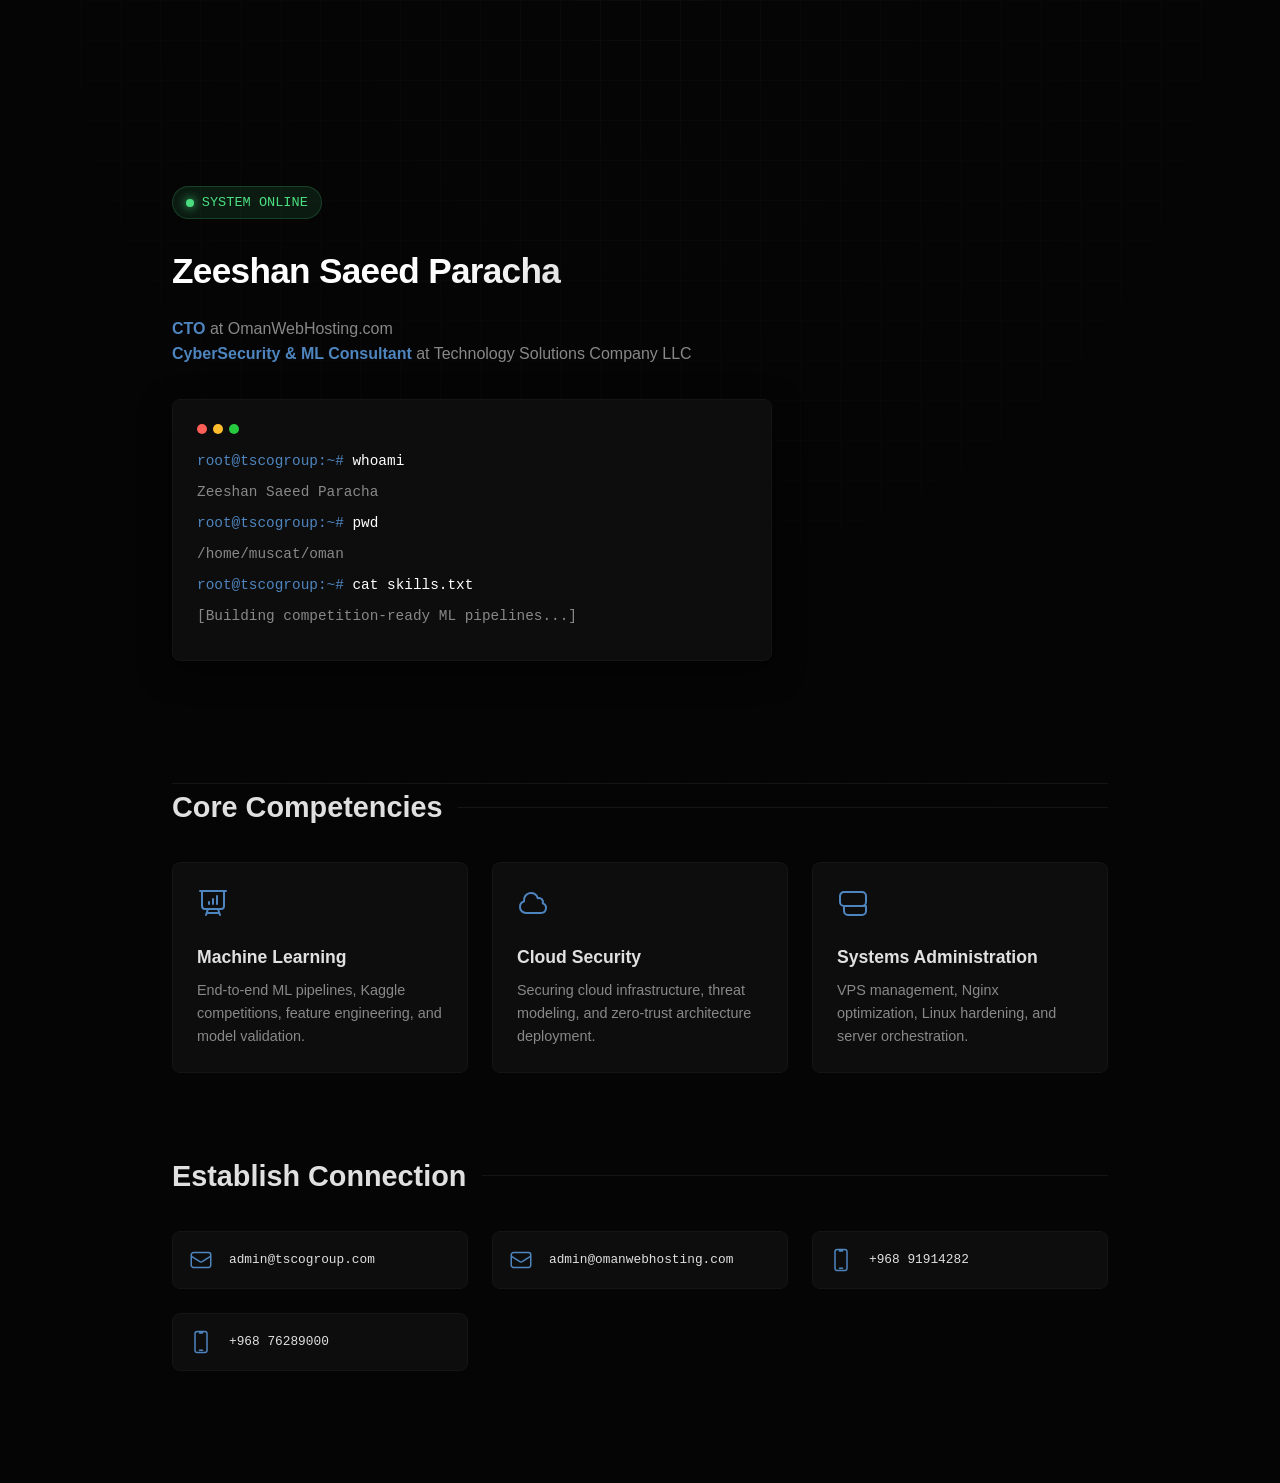
==== index.html @ 6fea0138 "style: adjusted contact grid width to fix email wrapping" ====
<!DOCTYPE html>
<html lang="en">
<head>
    <meta charset="UTF-8">
    <meta name="viewport" content="width=device-width, initial-scale=1.0">
    <title>Zeeshan Saeed Paracha | CTO & ML Consultant</title>
    <style>
        :root {
            --bg: #050505;
            --surface: #0d0d0d;
            --text: #e0e0e0;
            --text-muted: #888;
            --accent: #4E85BF;
            --accent-glow: rgba(78, 133, 191, 0.4);
            --grid: #151515;
        }
        * { margin: 0; padding: 0; box-sizing: border-box; }
        body {
            background-color: var(--bg);
            color: var(--text);
            font-family: 'Inter', -apple-system, sans-serif;
            line-height: 1.6;
            overflow-x: hidden;
        }
        .grid-bg {
            position: fixed;
            top: 0; left: 0; width: 100vw; height: 100vh;
            background-image: linear-gradient(var(--grid) 1px, transparent 1px),
                              linear-gradient(90deg, var(--grid) 1px, transparent 1px);
            background-size: 40px 40px;
            z-index: -1;
            opacity: 0.4;
            mask-image: radial-gradient(circle at top, black, transparent 80%);
            -webkit-mask-image: radial-gradient(circle at top, black, transparent 80%);
        }
        .container {
            max-width: 1000px;
            margin: 0 auto;
            padding: 4rem 2rem;
        }
        .hero {
            min-height: 80vh;
            display: flex;
            flex-direction: column;
            justify-content: center;
            border-bottom: 1px solid var(--grid);
            position: relative;
        }
        .status-badge {
            display: inline-flex;
            align-items: center;
            gap: 0.5rem;
            font-family: monospace;
            font-size: 0.85rem;
            color: #4ade80;
            background: rgba(74, 222, 128, 0.1);
            padding: 0.3rem 0.8rem;
            border-radius: 20px;
            border: 1px solid rgba(74, 222, 128, 0.2);
            margin-bottom: 1.5rem;
            width: fit-content;
        }
        .status-dot {
            width: 8px; height: 8px;
            background: #4ade80;
            border-radius: 50%;
            box-shadow: 0 0 10px #4ade80;
            animation: pulse 2s infinite;
        }
        
        /* REDUCED FONT SIZE HERE */
        h1 {
            font-size: 2.2rem; 
            font-weight: 800;
            letter-spacing: -0.02em;
            margin-bottom: 1rem;
            background: linear-gradient(135deg, #fff 30%, #666 100%);
            -webkit-background-clip: text;
            -webkit-text-fill-color: transparent;
        }
        
        .titles {
            font-size: 1rem;
            color: var(--text-muted);
            max-width: 700px;
            margin-bottom: 2rem;
        }
        .titles span { color: var(--accent); font-weight: 600; }

        /* Terminal Box */
        .terminal {
            background: var(--surface);
            border: 1px solid var(--grid);
            border-radius: 8px;
            padding: 1.5rem;
            font-family: monospace;
            font-size: 0.9rem;
            max-width: 600px;
            box-shadow: 0 10px 30px rgba(0,0,0,0.5);
        }
        .terminal-header {
            display: flex;
            gap: 6px;
            margin-bottom: 1rem;
        }
        .terminal-header div { width: 10px; height: 10px; border-radius: 50%; background: #333; }
        .term-line { margin-bottom: 0.5rem; color: #ccc; }
        .term-prompt { color: var(--accent); }
        .term-cmd { color: #fff; }

        /* Skills Section */
        .section-title {
            font-size: 1.8rem;
            margin-bottom: 2rem;
            display: flex;
            align-items: center;
            gap: 1rem;
        }
        .section-title::after {
            content: "";
            height: 1px;
            flex: 1;
            background: var(--grid);
        }
        .skills-grid {
            display: grid;
            grid-template-columns: repeat(auto-fit, minmax(250px, 1fr));
            gap: 1.5rem;
            margin-bottom: 5rem;
        }
        .skill-card {
            background: var(--surface);
            border: 1px solid var(--grid);
            padding: 1.5rem;
            border-radius: 8px;
            transition: all 0.3s ease;
        }
        .skill-card:hover {
            border-color: var(--accent);
            transform: translateY(-5px);
            box-shadow: 0 10px 20px var(--accent-glow);
        }
        .skill-card svg {
            width: 32px; height: 32px;
            stroke: var(--accent);
            margin-bottom: 1rem;
        }
        .skill-card h3 { font-size: 1.1rem; margin-bottom: 0.5rem; }
        .skill-card p { font-size: 0.9rem; color: var(--text-muted); }

        /* Contact Section */
        .contact-grid {
            display: grid;
            grid-template-columns: repeat(auto-fit, minmax(240px, 1fr));
            gap: 1.5rem;
            margin-bottom: 3rem;
        }
        .contact-item {
            display: flex;
            align-items: center;
            gap: 1rem;
            padding: 1rem;
            background: var(--surface);
            border: 1px solid var(--grid);
            border-radius: 8px;
            text-decoration: none;
            color: var(--text);
            transition: all 0.3s ease;
        }
        .contact-item:hover {
            border-color: var(--accent);
            background: rgba(78, 133, 191, 0.05);
        }
        .contact-item svg { width: 24px; height: 24px; stroke: var(--accent); }
        .contact-item span { font-size: 0.8rem; font-family: monospace; word-break: break-all; }

        @keyframes pulse {
            0% { opacity: 1; }
            50% { opacity: 0.5; }
            100% { opacity: 1; }
        }
    </style>
</head>
<body>
    <div class="grid-bg"></div>

    <div class="container">
        <section class="hero">
            <div class="status-badge">
                <div class="status-dot"></div>
                SYSTEM ONLINE
            </div>
            <h1>Zeeshan Saeed Paracha</h1>
            <p class="titles">
                <span>CTO</span> at OmanWebHosting.com <br>
                <span>CyberSecurity & ML Consultant</span> at Technology Solutions Company LLC
            </p>

            <div class="terminal">
                <div class="terminal-header">
                    <div style="background:#ff5f56;"></div>
                    <div style="background:#ffbd2e;"></div>
                    <div style="background:#27c93f;"></div>
                </div>
                <div class="term-line"><span class="term-prompt">root@tscogroup:~#</span> <span class="term-cmd">whoami</span></div>
                <div class="term-line" style="color: #888;">Zeeshan Saeed Paracha</div>
                <div class="term-line"><span class="term-prompt">root@tscogroup:~#</span> <span class="term-cmd">pwd</span></div>
                <div class="term-line" style="color: #888;">/home/muscat/oman</div>
                <div class="term-line"><span class="term-prompt">root@tscogroup:~#</span> <span class="term-cmd">cat skills.txt</span></div>
                <div class="term-line" style="color: #888;">[Building competition-ready ML pipelines...]</div>
            </div>
        </section>

        <section>
            <h2 class="section-title">Core Competencies</h2>
            <div class="skills-grid">
                <div class="skill-card">
                    <svg fill="none" viewBox="0 0 24 24" stroke-width="1.5"><path stroke-linecap="round" stroke-linejoin="round" d="M3.75 3v11.25A2.25 2.25 0 006 16.5h2.25M3.75 3h-1.5m1.5 0h16.5m0 0h1.5m-1.5 0v11.25A2.25 2.25 0 0118 16.5h-2.25m-7.5 0h7.5m-7.5 0l-1 3m8.5-3l1 3m0 0l.5 1.5m-.5-1.5h-9.5m0 0l-.5 1.5M9 11.25v1.5M12 9v3.75m3-6v6" /></svg>
                    <h3>Machine Learning</h3>
                    <p>End-to-end ML pipelines, Kaggle competitions, feature engineering, and model validation.</p>
                </div>
                <div class="skill-card">
                    <svg fill="none" viewBox="0 0 24 24" stroke-width="1.5"><path stroke-linecap="round" stroke-linejoin="round" d="M2.25 15a4.5 4.5 0 004.5 4.5H18a3.75 3.75 0 001.332-7.257 3 3 0 00-3.758-3.848 5.25 5.25 0 00-10.233 2.33A4.502 4.502 0 002.25 15z" /></svg>
                    <h3>Cloud Security</h3>
                    <p>Securing cloud infrastructure, threat modeling, and zero-trust architecture deployment.</p>
                </div>
                <div class="skill-card">
                    <svg fill="none" viewBox="0 0 24 24" stroke-width="1.5"><path stroke-linecap="round" stroke-linejoin="round" d="M5.25 14.25h13.5m-13.5 0a3 3 0 01-3-3V6.75a3 3 0 013-3h13.5a3 3 0 013 3v4.5a3 3 0 01-3 3m-13.5 0v3.75a3 3 0 003 3h10.5a3 3 0 003-3v-3.75m-13.5 0h13.5m-13.5 0h13.5" /></svg>
                    <h3>Systems Administration</h3>
                    <p>VPS management, Nginx optimization, Linux hardening, and server orchestration.</p>
                </div>
            </div>
        </section>

        <section>
            <h2 class="section-title">Establish Connection</h2>
            <div class="contact-grid">
                <a href="mailto:admin@tscogroup.com" class="contact-item">
                    <svg fill="none" viewBox="0 0 24 24" stroke-width="1.5"><path stroke-linecap="round" stroke-linejoin="round" d="M21.75 6.75v10.5a2.25 2.25 0 01-2.25 2.25h-15a2.25 2.25 0 01-2.25-2.25V6.75m19.5 0A2.25 2.25 0 0019.5 4.5h-15a2.25 2.25 0 00-2.25 2.25m19.5 0v.243a2.25 2.25 0 01-1.07 1.916l-7.5 4.615a2.25 2.25 0 01-2.36 0L3.32 8.91a2.25 2.25 0 01-1.07-1.916V6.75" /></svg>
                    <span>admin@tscogroup.com</span>
                </a>
                <a href="mailto:admin@omanwebhosting.com" class="contact-item">
                    <svg fill="none" viewBox="0 0 24 24" stroke-width="1.5"><path stroke-linecap="round" stroke-linejoin="round" d="M21.75 6.75v10.5a2.25 2.25 0 01-2.25 2.25h-15a2.25 2.25 0 01-2.25-2.25V6.75m19.5 0A2.25 2.25 0 0019.5 4.5h-15a2.25 2.25 0 00-2.25 2.25m19.5 0v.243a2.25 2.25 0 01-1.07 1.916l-7.5 4.615a2.25 2.25 0 01-2.36 0L3.32 8.91a2.25 2.25 0 01-1.07-1.916V6.75" /></svg>
                    <span>admin@omanwebhosting.com</span>
                </a>
                <a href="https://wa.me/96891914282" target="_blank" class="contact-item">
                    <svg fill="none" viewBox="0 0 24 24" stroke-width="1.5"><path stroke-linecap="round" stroke-linejoin="round" d="M10.5 1.5H8.25A2.25 2.25 0 006 3.75v16.5a2.25 2.25 0 002.25 2.25h7.5A2.25 2.25 0 0018 20.25V3.75a2.25 2.25 0 00-2.25-2.25H13.5m-3 0V3h3V1.5m-3 0h3m-3 18.75h3" /></svg>
                    <span>+968 91914282</span>
                </a>
                <a href="https://wa.me/96876289000" target="_blank" class="contact-item">
                    <svg fill="none" viewBox="0 0 24 24" stroke-width="1.5"><path stroke-linecap="round" stroke-linejoin="round" d="M10.5 1.5H8.25A2.25 2.25 0 006 3.75v16.5a2.25 2.25 0 002.25 2.25h7.5A2.25 2.25 0 0018 20.25V3.75a2.25 2.25 0 00-2.25-2.25H13.5m-3 0V3h3V1.5m-3 0h3m-3 18.75h3" /></svg>
                    <span>+968 76289000</span>
                </a>
            </div>
        </section>
    </div>
</body>
</html>
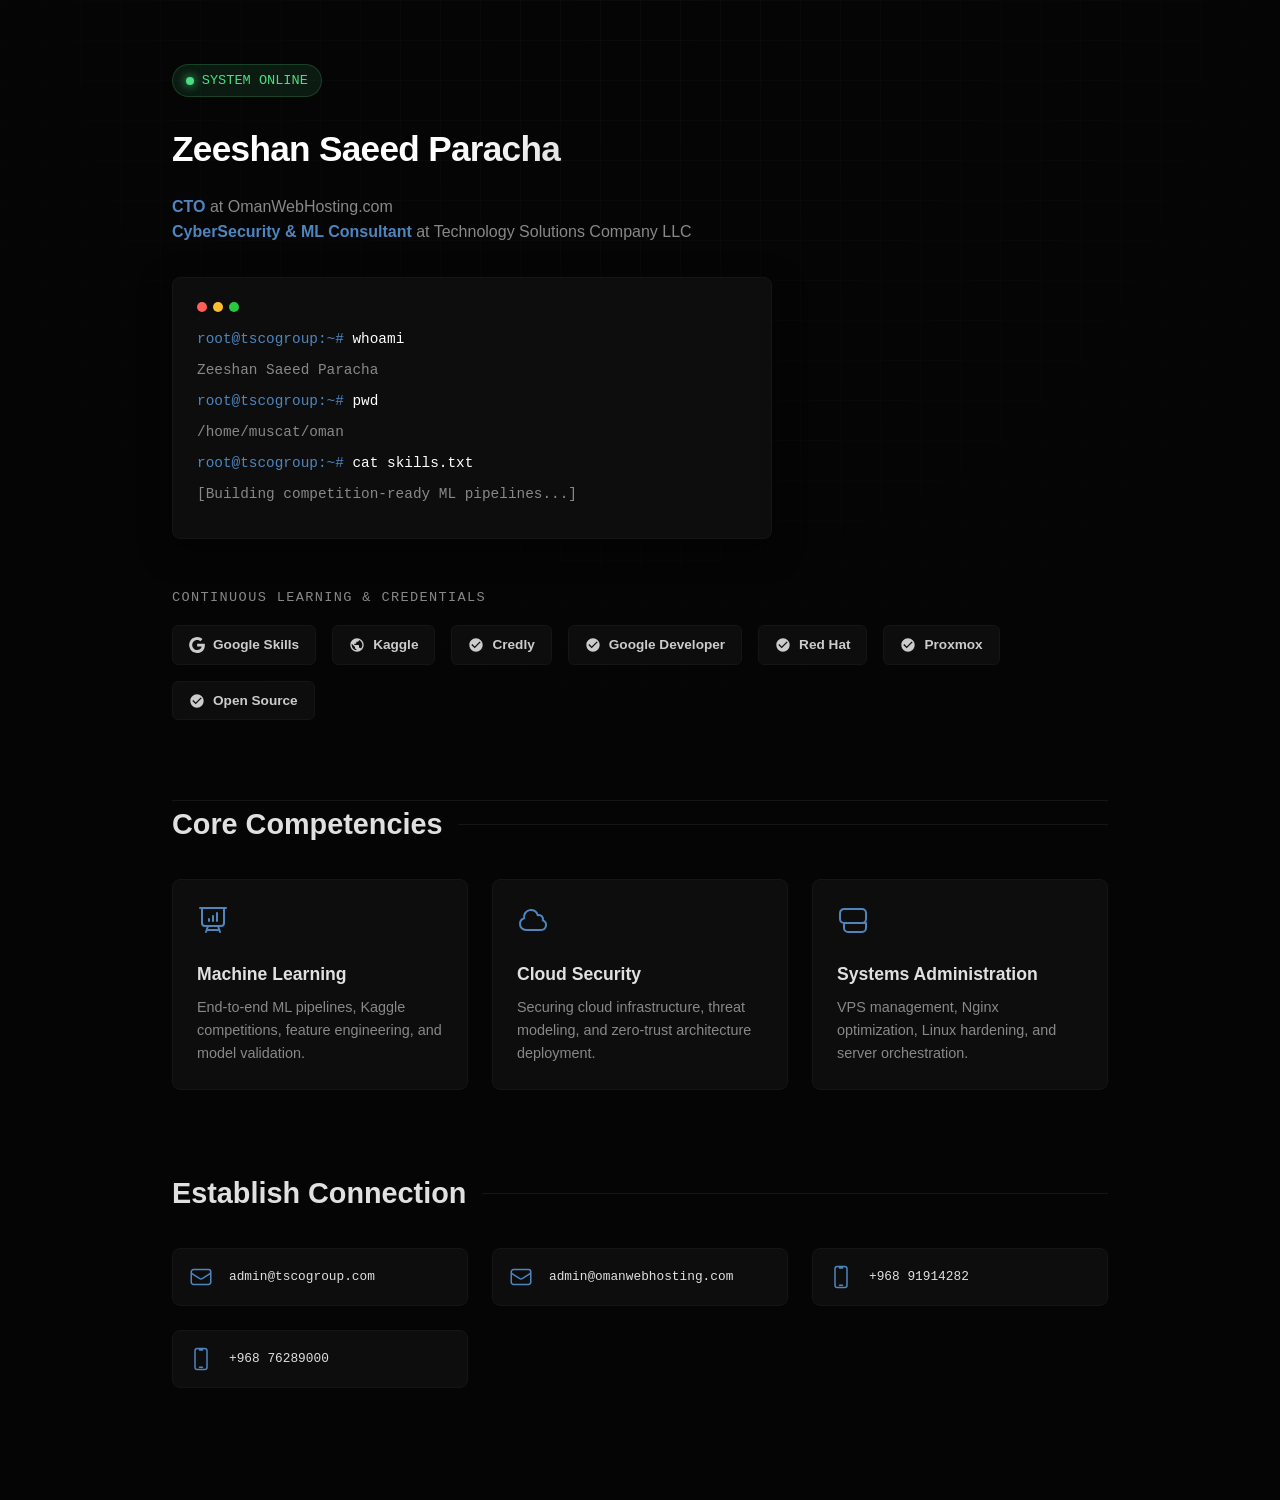
==== commit 73b4c694: "feat: added Continuous Learning & Credentials logo badges" ====
--- a/index.html
+++ b/index.html
@@ -38,6 +38,8 @@
             margin: 0 auto;
             padding: 4rem 2rem;
         }
+        
+        /* Hero Section */
         .hero {
             min-height: 80vh;
             display: flex;
@@ -67,8 +69,6 @@
             box-shadow: 0 0 10px #4ade80;
             animation: pulse 2s infinite;
         }
-        
-        /* REDUCED FONT SIZE HERE */
         h1 {
             font-size: 2.2rem; 
             font-weight: 800;
@@ -78,7 +78,6 @@
             -webkit-background-clip: text;
             -webkit-text-fill-color: transparent;
         }
-        
         .titles {
             font-size: 1rem;
             color: var(--text-muted);
@@ -97,6 +96,7 @@
             font-size: 0.9rem;
             max-width: 600px;
             box-shadow: 0 10px 30px rgba(0,0,0,0.5);
+            margin-bottom: 3rem;
         }
         .terminal-header {
             display: flex;
@@ -107,6 +107,47 @@
         .term-line { margin-bottom: 0.5rem; color: #ccc; }
         .term-prompt { color: var(--accent); }
         .term-cmd { color: #fff; }
+
+        /* Learning Logos Section */
+        .learning-section {
+            margin-bottom: 5rem;
+        }
+        .learning-label {
+            font-family: monospace;
+            font-size: 0.85rem;
+            color: var(--text-muted);
+            text-transform: uppercase;
+            letter-spacing: 0.1em;
+            margin-bottom: 1rem;
+        }
+        .logo-grid {
+            display: flex;
+            flex-wrap: wrap;
+            gap: 1rem;
+        }
+        .logo-badge {
+            display: flex;
+            align-items: center;
+            gap: 0.5rem;
+            background: var(--surface);
+            border: 1px solid var(--grid);
+            padding: 0.5rem 1rem;
+            border-radius: 6px;
+            font-size: 0.85rem;
+            font-weight: 600;
+            color: #ccc;
+            transition: all 0.3s ease;
+        }
+        .logo-badge:hover {
+            border-color: var(--accent);
+            color: #fff;
+            box-shadow: 0 0 15px var(--accent-glow);
+            transform: translateY(-2px);
+        }
+        .logo-badge svg {
+            width: 16px; height: 16px;
+            fill: currentColor;
+        }
 
         /* Skills Section */
         .section-title {
@@ -171,7 +212,7 @@
             border-color: var(--accent);
             background: rgba(78, 133, 191, 0.05);
         }
-        .contact-item svg { width: 24px; height: 24px; stroke: var(--accent); }
+        .contact-item svg { width: 24px; height: 24px; stroke: var(--accent); flex-shrink: 0; }
         .contact-item span { font-size: 0.8rem; font-family: monospace; word-break: break-all; }
 
         @keyframes pulse {
@@ -185,6 +226,7 @@
     <div class="grid-bg"></div>
 
     <div class="container">
+        <!-- HERO SECTION -->
         <section class="hero">
             <div class="status-badge">
                 <div class="status-dot"></div>
@@ -209,8 +251,44 @@
                 <div class="term-line"><span class="term-prompt">root@tscogroup:~#</span> <span class="term-cmd">cat skills.txt</span></div>
                 <div class="term-line" style="color: #888;">[Building competition-ready ML pipelines...]</div>
             </div>
+
+            <!-- NEW LEARNING LOGOS SECTION -->
+            <div class="learning-section">
+                <div class="learning-label">Continuous Learning & Credentials</div>
+                <div class="logo-grid">
+                    <div class="logo-badge">
+                        <svg viewBox="0 0 24 24"><path d="M12.24 10.285V14.4h6.806c-.275 1.765-2.056 5.174-6.806 5.174-4.095 0-7.439-3.389-7.439-7.574s3.345-7.574 7.439-7.574c2.33 0 3.891.989 4.785 1.849l3.254-3.138C18.189 1.186 15.479 0 12.24 0c-6.635 0-12 5.365-12 12s5.365 12 12 12c6.926 0 11.52-4.869 11.52-11.726 0-.788-.085-1.39-.189-1.989H12.24z"/></svg>
+                        Google Skills
+                    </div>
+                    <div class="logo-badge">
+                        <svg viewBox="0 0 24 24"><path d="M12 2C6.48 2 2 6.48 2 12s4.48 10 10 10 10-4.48 10-10S17.52 2 12 2zm-1 17.93c-3.95-.49-7-3.85-7-7.93 0-.62.08-1.21.21-1.79L9 15v1c0 1.1.9 2 2 2v1.93zm6.9-2.54c-.26-.81-1-1.39-1.9-1.39h-1v-3c0-.55-.45-1-1-1H8v-2h2c.55 0 1-.45 1-1V7h2c1.1 0 2-.9 2-2v-.41c2.93 1.19 5 4.06 5 7.41 0 2.08-.8 3.97-2.1 5.39z"/></svg>
+                        Kaggle
+                    </div>
+                    <div class="logo-badge">
+                        <svg viewBox="0 0 24 24"><path d="M12 2C6.48 2 2 6.48 2 12s4.48 10 10 10 10-4.48 10-10S17.52 2 12 2zm-2 15l-5-5 1.41-1.41L10 14.17l7.59-7.59L19 8l-9 9z"/></svg>
+                        Credly
+                    </div>
+                    <div class="logo-badge">
+                        <svg viewBox="0 0 24 24"><path d="M12 2C6.48 2 2 6.48 2 12s4.48 10 10 10 10-4.48 10-10S17.52 2 12 2zm-2 15l-5-5 1.41-1.41L10 14.17l7.59-7.59L19 8l-9 9z"/></svg>
+                        Google Developer
+                    </div>
+                    <div class="logo-badge">
+                        <svg viewBox="0 0 24 24"><path d="M12 2C6.48 2 2 6.48 2 12s4.48 10 10 10 10-4.48 10-10S17.52 2 12 2zm-2 15l-5-5 1.41-1.41L10 14.17l7.59-7.59L19 8l-9 9z"/></svg>
+                        Red Hat
+                    </div>
+                    <div class="logo-badge">
+                        <svg viewBox="0 0 24 24"><path d="M12 2C6.48 2 2 6.48 2 12s4.48 10 10 10 10-4.48 10-10S17.52 2 12 2zm-2 15l-5-5 1.41-1.41L10 14.17l7.59-7.59L19 8l-9 9z"/></svg>
+                        Proxmox
+                    </div>
+                    <div class="logo-badge">
+                        <svg viewBox="0 0 24 24"><path d="M12 2C6.48 2 2 6.48 2 12s4.48 10 10 10 10-4.48 10-10S17.52 2 12 2zm-2 15l-5-5 1.41-1.41L10 14.17l7.59-7.59L19 8l-9 9z"/></svg>
+                        Open Source
+                    </div>
+                </div>
+            </div>
         </section>
 
+        <!-- SKILLS SECTION -->
         <section>
             <h2 class="section-title">Core Competencies</h2>
             <div class="skills-grid">
@@ -232,6 +310,7 @@
             </div>
         </section>
 
+        <!-- CONTACT SECTION -->
         <section>
             <h2 class="section-title">Establish Connection</h2>
             <div class="contact-grid">
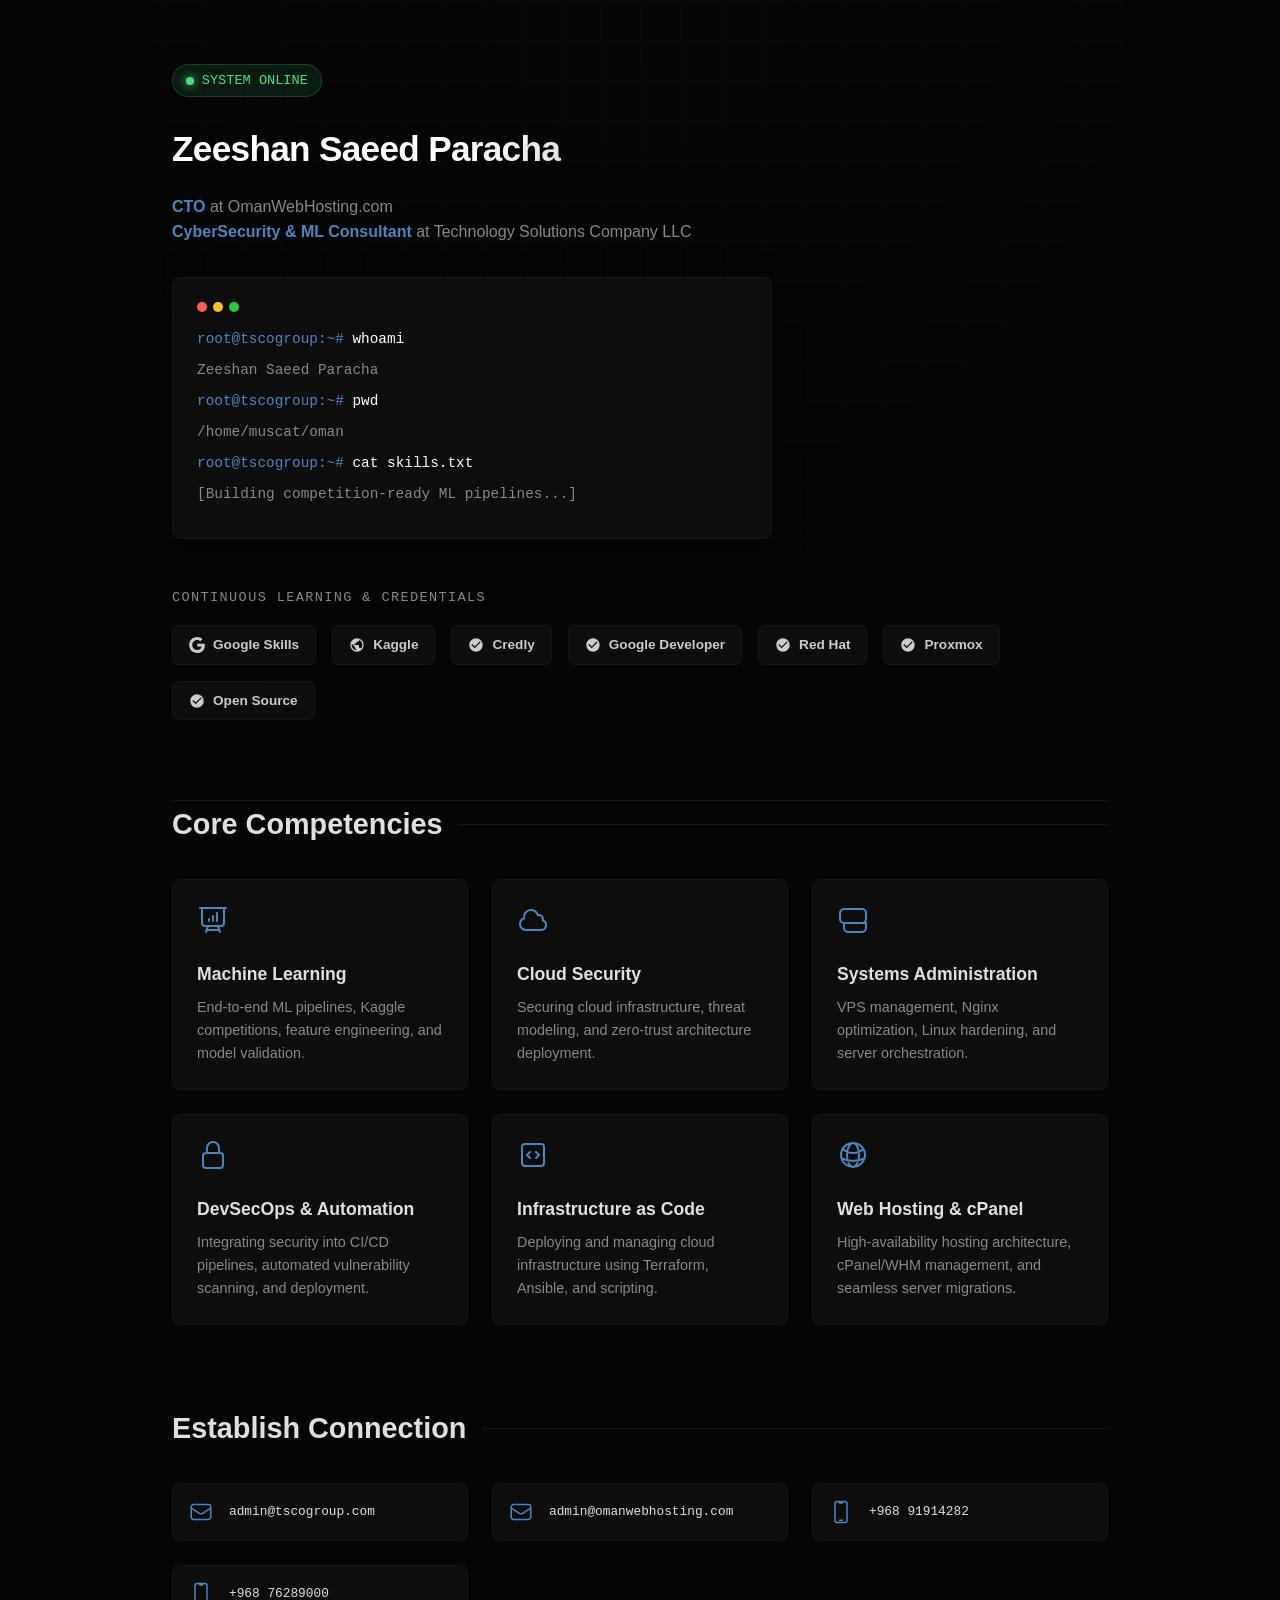
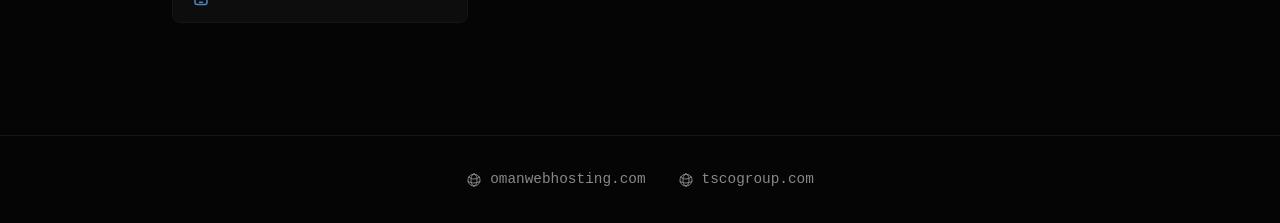
==== commit e8e28848: "feat: added company footer links and expanded skills grid" ====
--- a/index.html
+++ b/index.html
@@ -21,6 +21,9 @@
             font-family: 'Inter', -apple-system, sans-serif;
             line-height: 1.6;
             overflow-x: hidden;
+            display: flex;
+            flex-direction: column;
+            min-height: 100vh;
         }
         .grid-bg {
             position: fixed;
@@ -37,6 +40,8 @@
             max-width: 1000px;
             margin: 0 auto;
             padding: 4rem 2rem;
+            flex: 1;
+            width: 100%;
         }
         
         /* Hero Section */
@@ -165,7 +170,7 @@
         }
         .skills-grid {
             display: grid;
-            grid-template-columns: repeat(auto-fit, minmax(250px, 1fr));
+            grid-template-columns: repeat(auto-fit, minmax(280px, 1fr));
             gap: 1.5rem;
             margin-bottom: 5rem;
         }
@@ -214,6 +219,34 @@
         }
         .contact-item svg { width: 24px; height: 24px; stroke: var(--accent); flex-shrink: 0; }
         .contact-item span { font-size: 0.8rem; font-family: monospace; word-break: break-all; }
+
+        /* Footer Links */
+        .footer {
+            border-top: 1px solid var(--grid);
+            padding: 2rem 0;
+            text-align: center;
+            display: flex;
+            justify-content: center;
+            gap: 2rem;
+            flex-wrap: wrap;
+        }
+        .footer a {
+            color: var(--text-muted);
+            text-decoration: none;
+            font-family: monospace;
+            font-size: 0.9rem;
+            transition: color 0.3s ease;
+            display: flex;
+            align-items: center;
+            gap: 0.5rem;
+        }
+        .footer a:hover {
+            color: var(--accent);
+        }
+        .footer a svg {
+            width: 16px; height: 16px;
+            stroke: currentColor;
+        }
 
         @keyframes pulse {
             0% { opacity: 1; }
@@ -252,7 +285,7 @@
                 <div class="term-line" style="color: #888;">[Building competition-ready ML pipelines...]</div>
             </div>
 
-            <!-- NEW LEARNING LOGOS SECTION -->
+            <!-- LEARNING LOGOS SECTION -->
             <div class="learning-section">
                 <div class="learning-label">Continuous Learning & Credentials</div>
                 <div class="logo-grid">
@@ -292,6 +325,7 @@
         <section>
             <h2 class="section-title">Core Competencies</h2>
             <div class="skills-grid">
+                <!-- Row 1 -->
                 <div class="skill-card">
                     <svg fill="none" viewBox="0 0 24 24" stroke-width="1.5"><path stroke-linecap="round" stroke-linejoin="round" d="M3.75 3v11.25A2.25 2.25 0 006 16.5h2.25M3.75 3h-1.5m1.5 0h16.5m0 0h1.5m-1.5 0v11.25A2.25 2.25 0 0118 16.5h-2.25m-7.5 0h7.5m-7.5 0l-1 3m8.5-3l1 3m0 0l.5 1.5m-.5-1.5h-9.5m0 0l-.5 1.5M9 11.25v1.5M12 9v3.75m3-6v6" /></svg>
                     <h3>Machine Learning</h3>
@@ -306,6 +340,23 @@
                     <svg fill="none" viewBox="0 0 24 24" stroke-width="1.5"><path stroke-linecap="round" stroke-linejoin="round" d="M5.25 14.25h13.5m-13.5 0a3 3 0 01-3-3V6.75a3 3 0 013-3h13.5a3 3 0 013 3v4.5a3 3 0 01-3 3m-13.5 0v3.75a3 3 0 003 3h10.5a3 3 0 003-3v-3.75m-13.5 0h13.5m-13.5 0h13.5" /></svg>
                     <h3>Systems Administration</h3>
                     <p>VPS management, Nginx optimization, Linux hardening, and server orchestration.</p>
+                </div>
+                
+                <!-- Row 2 -->
+                <div class="skill-card">
+                    <svg fill="none" viewBox="0 0 24 24" stroke-width="1.5"><path stroke-linecap="round" stroke-linejoin="round" d="M16.5 10.5V6.75a4.5 4.5 0 10-9 0v3.75m-.75 11.25h10.5a2.25 2.25 0 002.25-2.25v-6.75a2.25 2.25 0 00-2.25-2.25H6.75a2.25 2.25 0 00-2.25 2.25v6.75a2.25 2.25 0 002.25 2.25z" /></svg>
+                    <h3>DevSecOps & Automation</h3>
+                    <p>Integrating security into CI/CD pipelines, automated vulnerability scanning, and deployment.</p>
+                </div>
+                <div class="skill-card">
+                    <svg fill="none" viewBox="0 0 24 24" stroke-width="1.5"><path stroke-linecap="round" stroke-linejoin="round" d="M14.25 9.75L16.5 12l-2.25 2.25m-4.5 0L7.5 12l2.25-2.25M6 20.25h12A2.25 2.25 0 0020.25 18V6A2.25 2.25 0 0018 3.75H6A2.25 2.25 0 003.75 6v12A2.25 2.25 0 006 20.25z" /></svg>
+                    <h3>Infrastructure as Code</h3>
+                    <p>Deploying and managing cloud infrastructure using Terraform, Ansible, and scripting.</p>
+                </div>
+                <div class="skill-card">
+                    <svg fill="none" viewBox="0 0 24 24" stroke-width="1.5"><path stroke-linecap="round" stroke-linejoin="round" d="M12 21a9.004 9.004 0 008.716-6.747M12 21a9.004 9.004 0 01-8.716-6.747M12 21c2.485 0 4.5-4.03 4.5-9S14.485 3 12 3m0 18c-2.485 0-4.5-4.03-4.5-9S9.515 3 12 3m0 0a8.997 8.997 0 017.843 4.582M12 3a8.997 8.997 0 00-7.843 4.582m15.686 0A11.953 11.953 0 0112 10.5c-2.998 0-5.74-1.1-7.843-2.918m15.686 0A8.959 8.959 0 0121 12c0 .778-.099 1.533-.284 2.253m0 0A17.919 17.919 0 0112 16.5c-3.162 0-6.133-.815-8.716-2.247m0 0A9.015 9.015 0 013 12c0-1.605.42-3.113 1.157-4.418" /></svg>
+                    <h3>Web Hosting & cPanel</h3>
+                    <p>High-availability hosting architecture, cPanel/WHM management, and seamless server migrations.</p>
                 </div>
             </div>
         </section>
@@ -333,5 +384,17 @@
             </div>
         </section>
     </div>
+
+    <!-- FOOTER SECTION -->
+    <footer class="footer">
+        <a href="https://omanwebhosting.com" target="_blank">
+            <svg fill="none" viewBox="0 0 24 24" stroke-width="1.5"><path stroke-linecap="round" stroke-linejoin="round" d="M12 21a9.004 9.004 0 008.716-6.747M12 21a9.004 9.004 0 01-8.716-6.747M12 21c2.485 0 4.5-4.03 4.5-9S14.485 3 12 3m0 18c-2.485 0-4.5-4.03-4.5-9S9.515 3 12 3m0 0a8.997 8.997 0 017.843 4.582M12 3a8.997 8.997 0 00-7.843 4.582m15.686 0A11.953 11.953 0 0112 10.5c-2.998 0-5.74-1.1-7.843-2.918m15.686 0A8.959 8.959 0 0121 12c0 .778-.099 1.533-.284 2.253m0 0A17.919 17.919 0 0112 16.5c-3.162 0-6.133-.815-8.716-2.247m0 0A9.015 9.015 0 013 12c0-1.605.42-3.113 1.157-4.418" /></svg>
+            omanwebhosting.com
+        </a>
+        <a href="https://tscogroup.com" target="_blank">
+            <svg fill="none" viewBox="0 0 24 24" stroke-width="1.5"><path stroke-linecap="round" stroke-linejoin="round" d="M12 21a9.004 9.004 0 008.716-6.747M12 21a9.004 9.004 0 01-8.716-6.747M12 21c2.485 0 4.5-4.03 4.5-9S14.485 3 12 3m0 18c-2.485 0-4.5-4.03-4.5-9S9.515 3 12 3m0 0a8.997 8.997 0 017.843 4.582M12 3a8.997 8.997 0 00-7.843 4.582m15.686 0A11.953 11.953 0 0112 10.5c-2.998 0-5.74-1.1-7.843-2.918m15.686 0A8.959 8.959 0 0121 12c0 .778-.099 1.533-.284 2.253m0 0A17.919 17.919 0 0112 16.5c-3.162 0-6.133-.815-8.716-2.247m0 0A9.015 9.015 0 013 12c0-1.605.42-3.113 1.157-4.418" /></svg>
+            tscogroup.com
+        </a>
+    </footer>
 </body>
 </html>
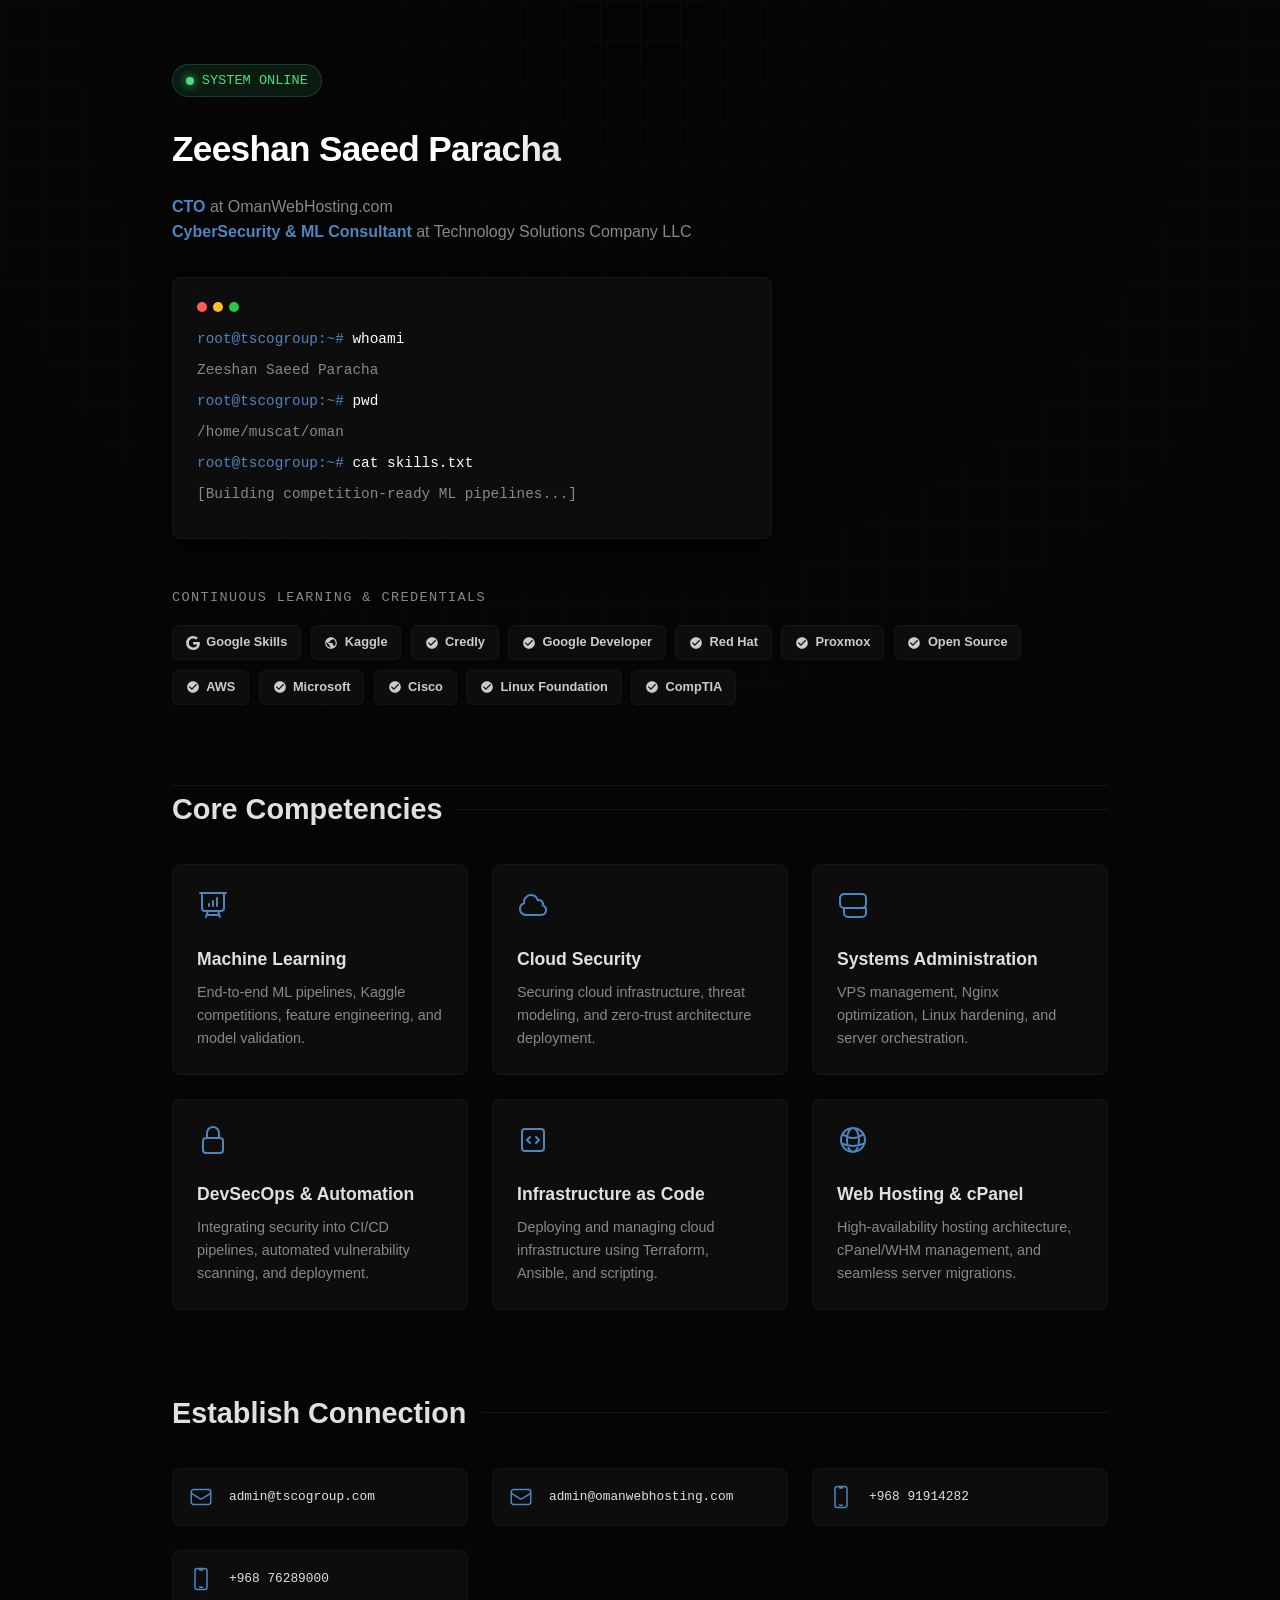
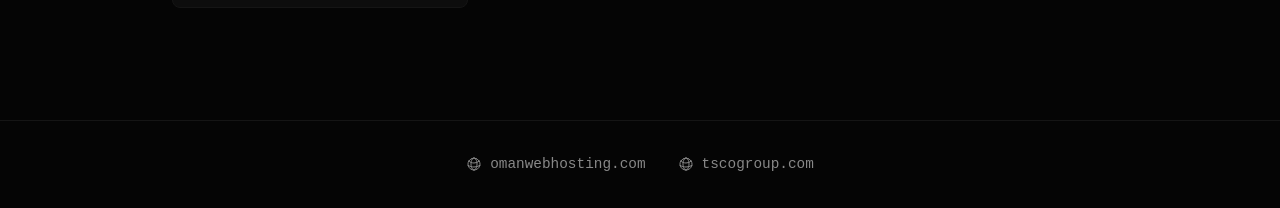
==== commit 03061abc: "feat: expanded learning credentials to 12 badges" ====
--- a/index.html
+++ b/index.html
@@ -128,17 +128,17 @@
         .logo-grid {
             display: flex;
             flex-wrap: wrap;
-            gap: 1rem;
+            gap: 0.6rem; /* Reduced gap to fit more */
         }
         .logo-badge {
             display: flex;
             align-items: center;
-            gap: 0.5rem;
+            gap: 0.4rem;
             background: var(--surface);
             border: 1px solid var(--grid);
-            padding: 0.5rem 1rem;
+            padding: 0.4rem 0.8rem;
             border-radius: 6px;
-            font-size: 0.85rem;
+            font-size: 0.8rem;
             font-weight: 600;
             color: #ccc;
             transition: all 0.3s ease;
@@ -150,7 +150,7 @@
             transform: translateY(-2px);
         }
         .logo-badge svg {
-            width: 16px; height: 16px;
+            width: 14px; height: 14px;
             fill: currentColor;
         }
 
@@ -317,6 +317,28 @@
                         <svg viewBox="0 0 24 24"><path d="M12 2C6.48 2 2 6.48 2 12s4.48 10 10 10 10-4.48 10-10S17.52 2 12 2zm-2 15l-5-5 1.41-1.41L10 14.17l7.59-7.59L19 8l-9 9z"/></svg>
                         Open Source
                     </div>
+                    
+                    <!-- NEW BADGES ADDED HERE -->
+                    <div class="logo-badge">
+                        <svg viewBox="0 0 24 24"><path d="M12 2C6.48 2 2 6.48 2 12s4.48 10 10 10 10-4.48 10-10S17.52 2 12 2zm-2 15l-5-5 1.41-1.41L10 14.17l7.59-7.59L19 8l-9 9z"/></svg>
+                        AWS
+                    </div>
+                    <div class="logo-badge">
+                        <svg viewBox="0 0 24 24"><path d="M12 2C6.48 2 2 6.48 2 12s4.48 10 10 10 10-4.48 10-10S17.52 2 12 2zm-2 15l-5-5 1.41-1.41L10 14.17l7.59-7.59L19 8l-9 9z"/></svg>
+                        Microsoft
+                    </div>
+                    <div class="logo-badge">
+                        <svg viewBox="0 0 24 24"><path d="M12 2C6.48 2 2 6.48 2 12s4.48 10 10 10 10-4.48 10-10S17.52 2 12 2zm-2 15l-5-5 1.41-1.41L10 14.17l7.59-7.59L19 8l-9 9z"/></svg>
+                        Cisco
+                    </div>
+                    <div class="logo-badge">
+                        <svg viewBox="0 0 24 24"><path d="M12 2C6.48 2 2 6.48 2 12s4.48 10 10 10 10-4.48 10-10S17.52 2 12 2zm-2 15l-5-5 1.41-1.41L10 14.17l7.59-7.59L19 8l-9 9z"/></svg>
+                        Linux Foundation
+                    </div>
+                    <div class="logo-badge">
+                        <svg viewBox="0 0 24 24"><path d="M12 2C6.48 2 2 6.48 2 12s4.48 10 10 10 10-4.48 10-10S17.52 2 12 2zm-2 15l-5-5 1.41-1.41L10 14.17l7.59-7.59L19 8l-9 9z"/></svg>
+                        CompTIA
+                    </div>
                 </div>
             </div>
         </section>
@@ -325,7 +347,6 @@
         <section>
             <h2 class="section-title">Core Competencies</h2>
             <div class="skills-grid">
-                <!-- Row 1 -->
                 <div class="skill-card">
                     <svg fill="none" viewBox="0 0 24 24" stroke-width="1.5"><path stroke-linecap="round" stroke-linejoin="round" d="M3.75 3v11.25A2.25 2.25 0 006 16.5h2.25M3.75 3h-1.5m1.5 0h16.5m0 0h1.5m-1.5 0v11.25A2.25 2.25 0 0118 16.5h-2.25m-7.5 0h7.5m-7.5 0l-1 3m8.5-3l1 3m0 0l.5 1.5m-.5-1.5h-9.5m0 0l-.5 1.5M9 11.25v1.5M12 9v3.75m3-6v6" /></svg>
                     <h3>Machine Learning</h3>
@@ -341,8 +362,6 @@
                     <h3>Systems Administration</h3>
                     <p>VPS management, Nginx optimization, Linux hardening, and server orchestration.</p>
                 </div>
-                
-                <!-- Row 2 -->
                 <div class="skill-card">
                     <svg fill="none" viewBox="0 0 24 24" stroke-width="1.5"><path stroke-linecap="round" stroke-linejoin="round" d="M16.5 10.5V6.75a4.5 4.5 0 10-9 0v3.75m-.75 11.25h10.5a2.25 2.25 0 002.25-2.25v-6.75a2.25 2.25 0 00-2.25-2.25H6.75a2.25 2.25 0 00-2.25 2.25v6.75a2.25 2.25 0 002.25 2.25z" /></svg>
                     <h3>DevSecOps & Automation</h3>
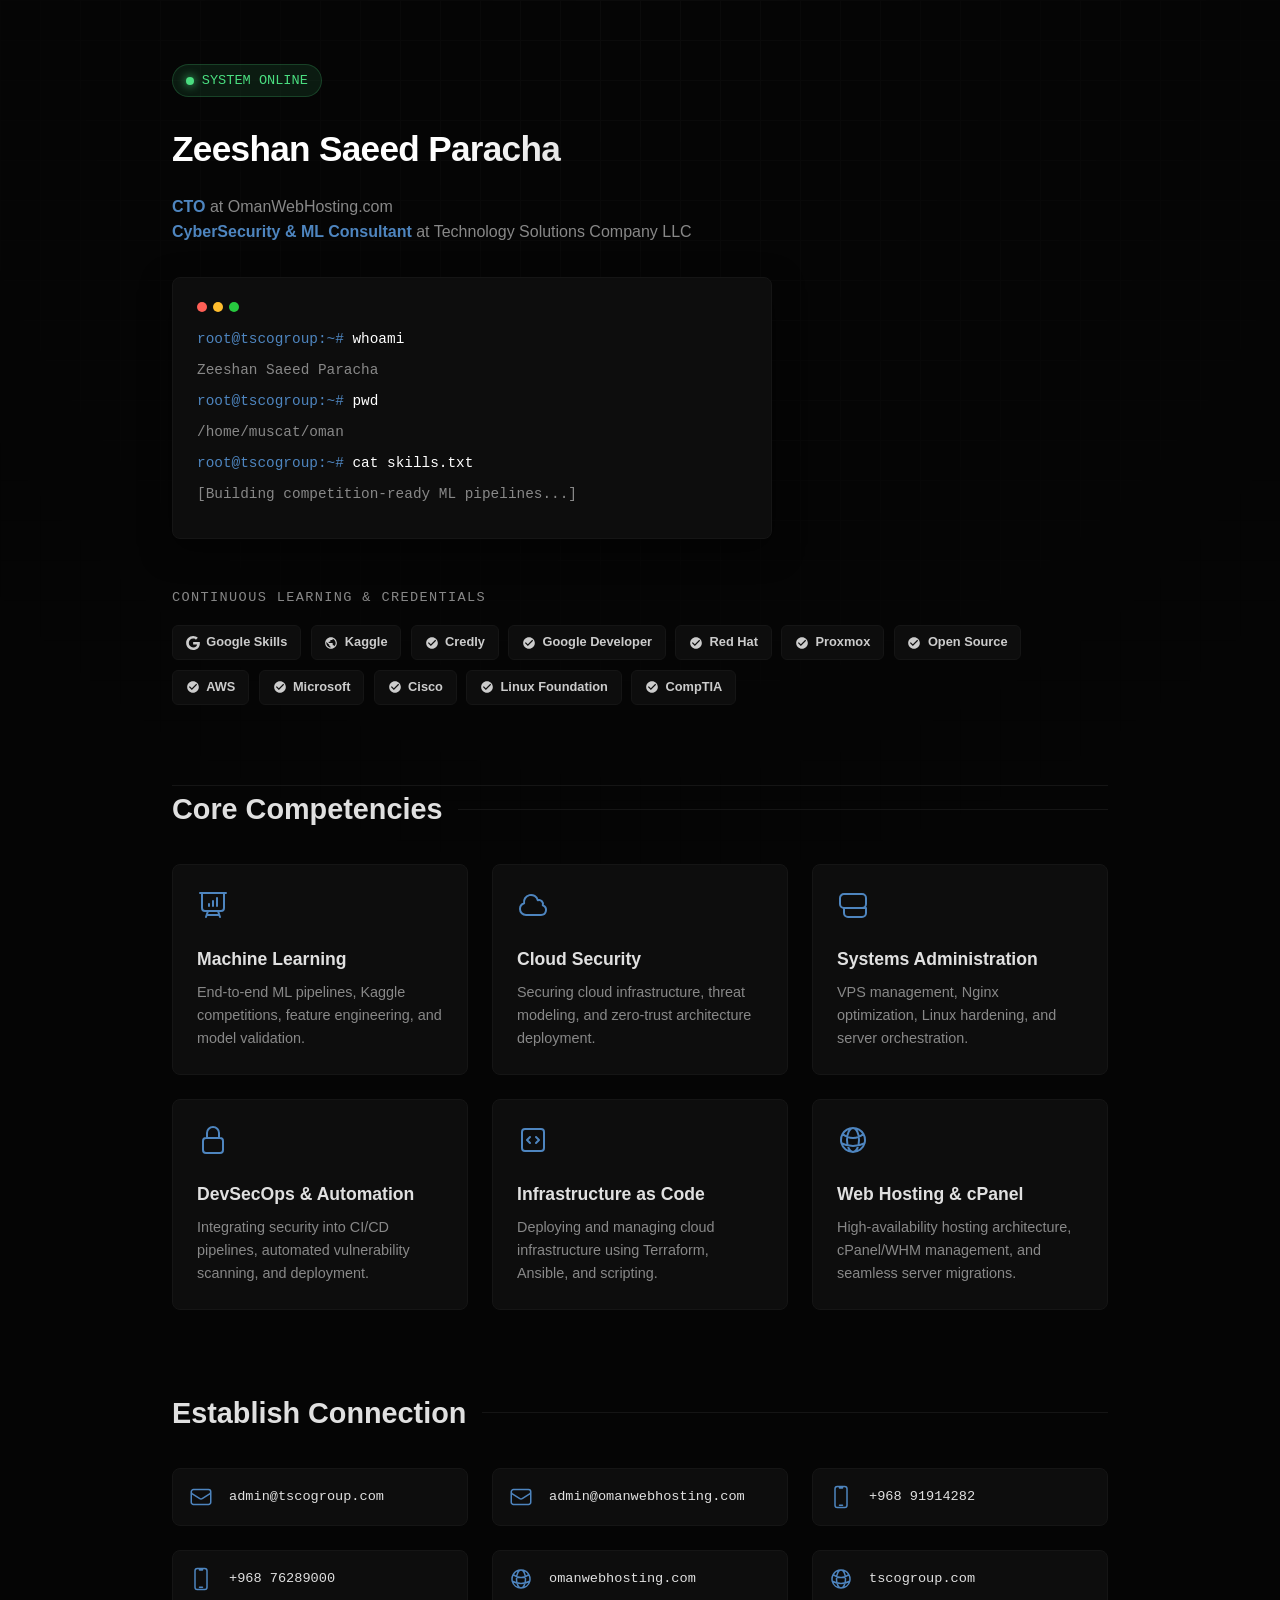
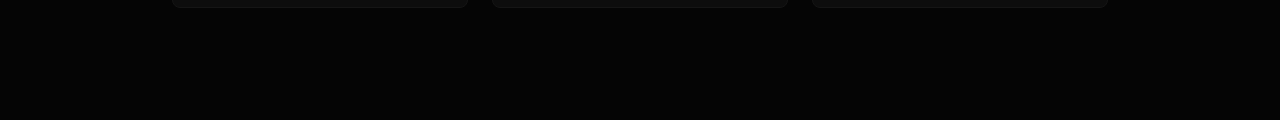
==== commit c5ba29be: "feat: moved website links into contact grid" ====
--- a/index.html
+++ b/index.html
@@ -128,7 +128,7 @@
         .logo-grid {
             display: flex;
             flex-wrap: wrap;
-            gap: 0.6rem; /* Reduced gap to fit more */
+            gap: 0.6rem;
         }
         .logo-badge {
             display: flex;
@@ -216,37 +216,10 @@
         .contact-item:hover {
             border-color: var(--accent);
             background: rgba(78, 133, 191, 0.05);
+            transform: translateY(-2px);
         }
         .contact-item svg { width: 24px; height: 24px; stroke: var(--accent); flex-shrink: 0; }
-        .contact-item span { font-size: 0.8rem; font-family: monospace; word-break: break-all; }
-
-        /* Footer Links */
-        .footer {
-            border-top: 1px solid var(--grid);
-            padding: 2rem 0;
-            text-align: center;
-            display: flex;
-            justify-content: center;
-            gap: 2rem;
-            flex-wrap: wrap;
-        }
-        .footer a {
-            color: var(--text-muted);
-            text-decoration: none;
-            font-family: monospace;
-            font-size: 0.9rem;
-            transition: color 0.3s ease;
-            display: flex;
-            align-items: center;
-            gap: 0.5rem;
-        }
-        .footer a:hover {
-            color: var(--accent);
-        }
-        .footer a svg {
-            width: 16px; height: 16px;
-            stroke: currentColor;
-        }
+        .contact-item span { font-size: 0.85rem; font-family: monospace; word-break: break-all; }
 
         @keyframes pulse {
             0% { opacity: 1; }
@@ -317,8 +290,6 @@
                         <svg viewBox="0 0 24 24"><path d="M12 2C6.48 2 2 6.48 2 12s4.48 10 10 10 10-4.48 10-10S17.52 2 12 2zm-2 15l-5-5 1.41-1.41L10 14.17l7.59-7.59L19 8l-9 9z"/></svg>
                         Open Source
                     </div>
-                    
-                    <!-- NEW BADGES ADDED HERE -->
                     <div class="logo-badge">
                         <svg viewBox="0 0 24 24"><path d="M12 2C6.48 2 2 6.48 2 12s4.48 10 10 10 10-4.48 10-10S17.52 2 12 2zm-2 15l-5-5 1.41-1.41L10 14.17l7.59-7.59L19 8l-9 9z"/></svg>
                         AWS
@@ -400,20 +371,18 @@
                     <svg fill="none" viewBox="0 0 24 24" stroke-width="1.5"><path stroke-linecap="round" stroke-linejoin="round" d="M10.5 1.5H8.25A2.25 2.25 0 006 3.75v16.5a2.25 2.25 0 002.25 2.25h7.5A2.25 2.25 0 0018 20.25V3.75a2.25 2.25 0 00-2.25-2.25H13.5m-3 0V3h3V1.5m-3 0h3m-3 18.75h3" /></svg>
                     <span>+968 76289000</span>
                 </a>
+                
+                <!-- NEW WEBSITE LINKS IN THE GRID -->
+                <a href="https://omanwebhosting.com" target="_blank" class="contact-item">
+                    <svg fill="none" viewBox="0 0 24 24" stroke-width="1.5"><path stroke-linecap="round" stroke-linejoin="round" d="M12 21a9.004 9.004 0 008.716-6.747M12 21a9.004 9.004 0 01-8.716-6.747M12 21c2.485 0 4.5-4.03 4.5-9S14.485 3 12 3m0 18c-2.485 0-4.5-4.03-4.5-9S9.515 3 12 3m0 0a8.997 8.997 0 017.843 4.582M12 3a8.997 8.997 0 00-7.843 4.582m15.686 0A11.953 11.953 0 0112 10.5c-2.998 0-5.74-1.1-7.843-2.918m15.686 0A8.959 8.959 0 0121 12c0 .778-.099 1.533-.284 2.253m0 0A17.919 17.919 0 0112 16.5c-3.162 0-6.133-.815-8.716-2.247m0 0A9.015 9.015 0 013 12c0-1.605.42-3.113 1.157-4.418" /></svg>
+                    <span>omanwebhosting.com</span>
+                </a>
+                <a href="https://tscogroup.com" target="_blank" class="contact-item">
+                    <svg fill="none" viewBox="0 0 24 24" stroke-width="1.5"><path stroke-linecap="round" stroke-linejoin="round" d="M12 21a9.004 9.004 0 008.716-6.747M12 21a9.004 9.004 0 01-8.716-6.747M12 21c2.485 0 4.5-4.03 4.5-9S14.485 3 12 3m0 18c-2.485 0-4.5-4.03-4.5-9S9.515 3 12 3m0 0a8.997 8.997 0 017.843 4.582M12 3a8.997 8.997 0 00-7.843 4.582m15.686 0A11.953 11.953 0 0112 10.5c-2.998 0-5.74-1.1-7.843-2.918m15.686 0A8.959 8.959 0 0121 12c0 .778-.099 1.533-.284 2.253m0 0A17.919 17.919 0 0112 16.5c-3.162 0-6.133-.815-8.716-2.247m0 0A9.015 9.015 0 013 12c0-1.605.42-3.113 1.157-4.418" /></svg>
+                    <span>tscogroup.com</span>
+                </a>
             </div>
         </section>
     </div>
-
-    <!-- FOOTER SECTION -->
-    <footer class="footer">
-        <a href="https://omanwebhosting.com" target="_blank">
-            <svg fill="none" viewBox="0 0 24 24" stroke-width="1.5"><path stroke-linecap="round" stroke-linejoin="round" d="M12 21a9.004 9.004 0 008.716-6.747M12 21a9.004 9.004 0 01-8.716-6.747M12 21c2.485 0 4.5-4.03 4.5-9S14.485 3 12 3m0 18c-2.485 0-4.5-4.03-4.5-9S9.515 3 12 3m0 0a8.997 8.997 0 017.843 4.582M12 3a8.997 8.997 0 00-7.843 4.582m15.686 0A11.953 11.953 0 0112 10.5c-2.998 0-5.74-1.1-7.843-2.918m15.686 0A8.959 8.959 0 0121 12c0 .778-.099 1.533-.284 2.253m0 0A17.919 17.919 0 0112 16.5c-3.162 0-6.133-.815-8.716-2.247m0 0A9.015 9.015 0 013 12c0-1.605.42-3.113 1.157-4.418" /></svg>
-            omanwebhosting.com
-        </a>
-        <a href="https://tscogroup.com" target="_blank">
-            <svg fill="none" viewBox="0 0 24 24" stroke-width="1.5"><path stroke-linecap="round" stroke-linejoin="round" d="M12 21a9.004 9.004 0 008.716-6.747M12 21a9.004 9.004 0 01-8.716-6.747M12 21c2.485 0 4.5-4.03 4.5-9S14.485 3 12 3m0 18c-2.485 0-4.5-4.03-4.5-9S9.515 3 12 3m0 0a8.997 8.997 0 017.843 4.582M12 3a8.997 8.997 0 00-7.843 4.582m15.686 0A11.953 11.953 0 0112 10.5c-2.998 0-5.74-1.1-7.843-2.918m15.686 0A8.959 8.959 0 0121 12c0 .778-.099 1.533-.284 2.253m0 0A17.919 17.919 0 0112 16.5c-3.162 0-6.133-.815-8.716-2.247m0 0A9.015 9.015 0 013 12c0-1.605.42-3.113 1.157-4.418" /></svg>
-            tscogroup.com
-        </a>
-    </footer>
 </body>
 </html>
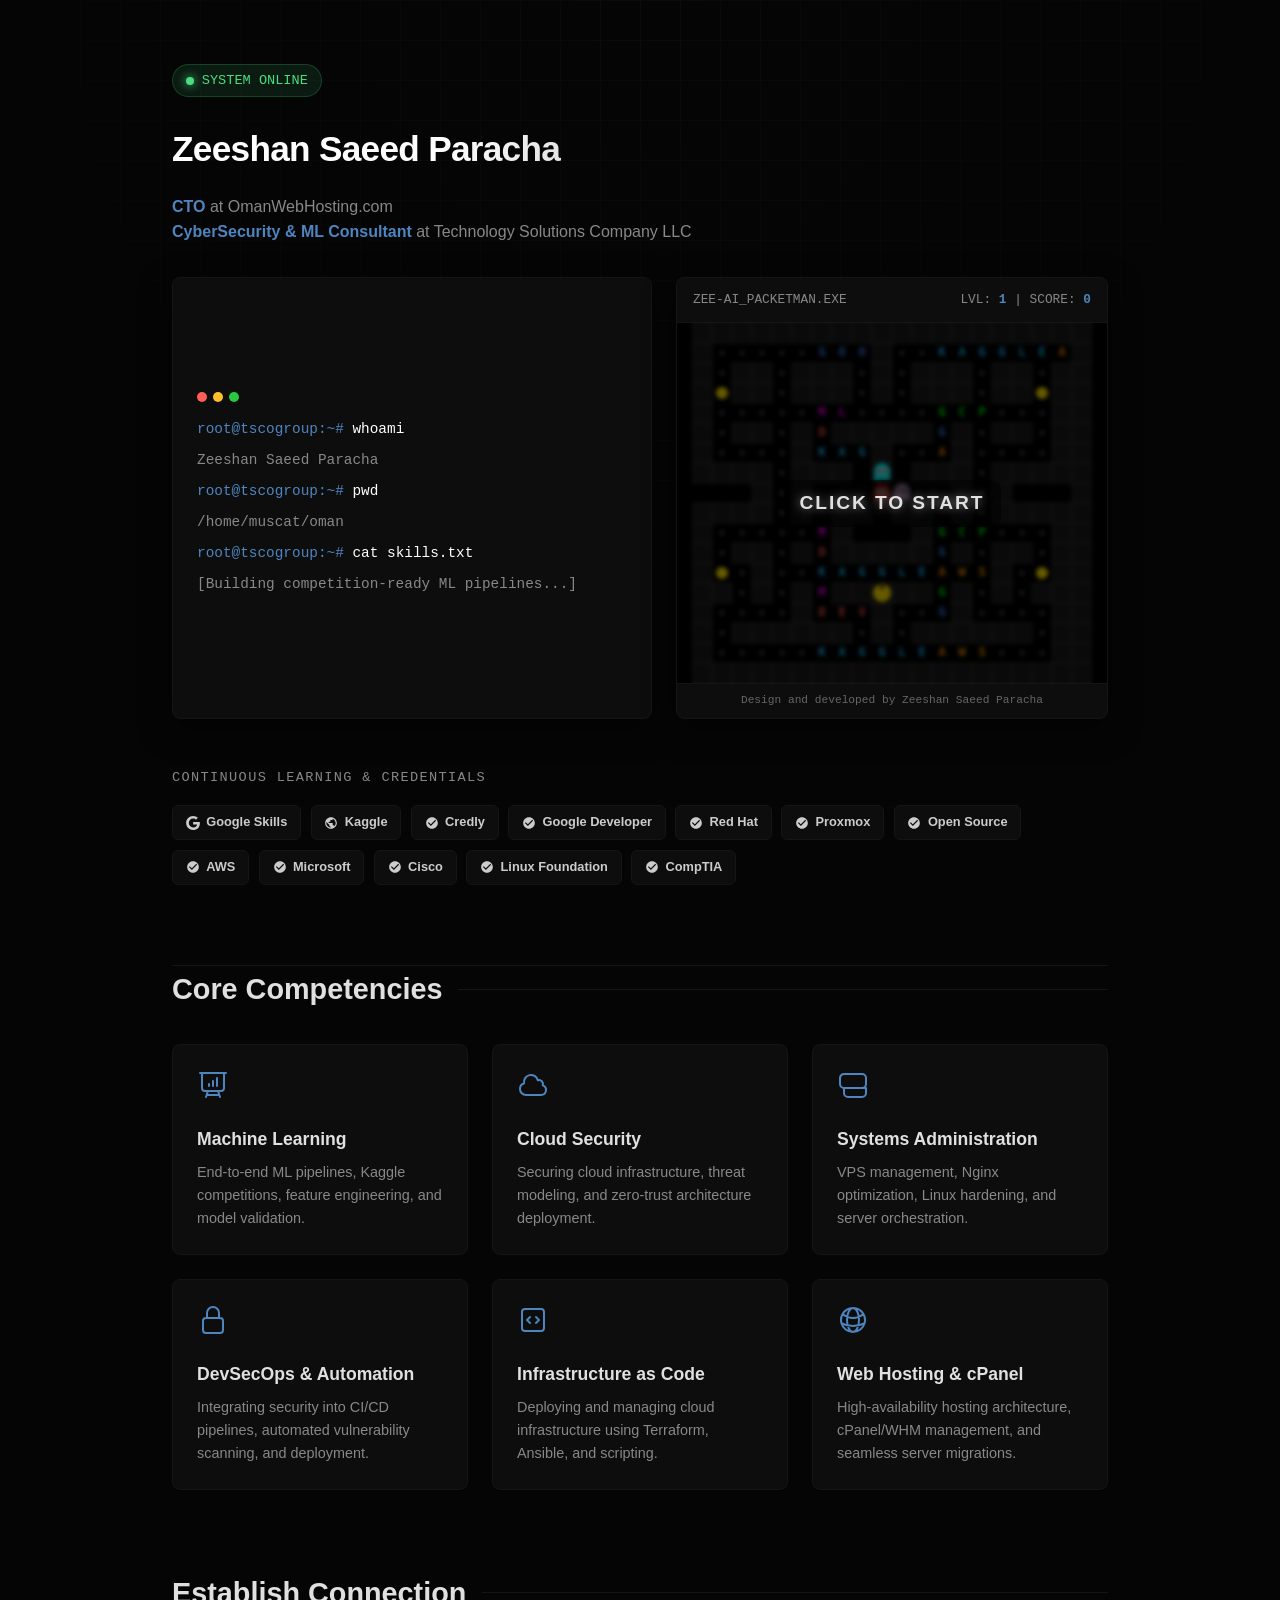
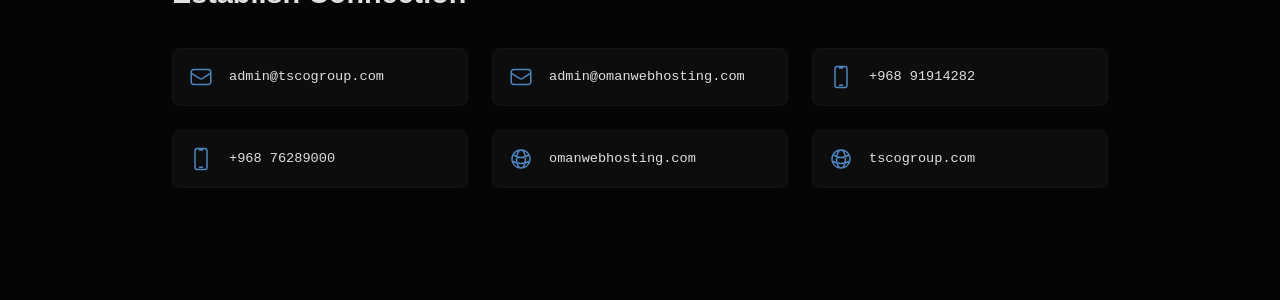
==== commit ba14d349: "feat: integrated ZEE-AI PACKETMAN game into main page" ====
--- a/index.html
+++ b/index.html
@@ -91,6 +91,14 @@
         }
         .titles span { color: var(--accent); font-weight: 600; }
 
+        /* Dual Box Section (Terminal + Game) */
+        .interactive-row {
+            display: flex;
+            gap: 1.5rem;
+            margin-bottom: 3rem;
+            flex-wrap: wrap;
+        }
+        
         /* Terminal Box */
         .terminal {
             background: var(--surface);
@@ -99,9 +107,12 @@
             padding: 1.5rem;
             font-family: monospace;
             font-size: 0.9rem;
-            max-width: 600px;
+            flex: 1;
+            min-width: 300px;
             box-shadow: 0 10px 30px rgba(0,0,0,0.5);
-            margin-bottom: 3rem;
+            display: flex;
+            flex-direction: column;
+            justify-content: center;
         }
         .terminal-header {
             display: flex;
@@ -112,6 +123,85 @@
         .term-line { margin-bottom: 0.5rem; color: #ccc; }
         .term-prompt { color: var(--accent); }
         .term-cmd { color: #fff; }
+
+        /* Game Box */
+        .game-container {
+            background: var(--surface);
+            border: 1px solid var(--grid);
+            border-radius: 8px;
+            flex: 1;
+            min-width: 300px;
+            display: flex;
+            flex-direction: column;
+            box-shadow: 0 10px 30px rgba(0,0,0,0.5);
+            overflow: hidden;
+            position: relative;
+        }
+        .game-header {
+            padding: 0.75rem 1rem;
+            border-bottom: 1px solid var(--grid);
+            display: flex;
+            justify-content: space-between;
+            align-items: center;
+            font-family: monospace;
+            font-size: 0.8rem;
+            color: var(--text-muted);
+        }
+        .score, .level { color: var(--accent); font-weight: bold; }
+        
+        .canvas-container {
+            position: relative;
+            width: 100%;
+            display: flex;
+            justify-content: center;
+            background: #000;
+        }
+
+        canvas {
+            display: block;
+            max-width: 100%;
+            height: auto;
+        }
+
+        .start-overlay {
+            position: absolute;
+            top: 0; left: 0; width: 100%; height: 100%;
+            background: rgba(0, 0, 0, 0.6);
+            display: flex;
+            justify-content: center;
+            align-items: center;
+            cursor: pointer;
+            z-index: 10;
+            backdrop-filter: blur(2px);
+        }
+        .start-text {
+            font-size: 1.2rem;
+            font-weight: bold;
+            letter-spacing: 0.1em;
+            text-align: center;
+            animation: retroBlink 1.5s infinite;
+            text-shadow: 0 0 10px rgba(255, 255, 255, 0.5);
+            background: rgba(0,0,0,0.5);
+            padding: 0.5rem 1rem;
+            border-radius: 8px;
+        }
+        @keyframes retroBlink {
+            0% { color: #ff0000; text-shadow: 0 0 10px #ff0000; }
+            20% { color: #ffff00; text-shadow: 0 0 10px #ffff00; }
+            40% { color: #00ff00; text-shadow: 0 0 10px #00ff00; }
+            60% { color: #00ffff; text-shadow: 0 0 10px #00ffff; }
+            80% { color: #ff00ff; text-shadow: 0 0 10px #ff00ff; }
+            100% { color: #ff0000; text-shadow: 0 0 10px #ff0000; }
+        }
+        
+        .game-footer {
+            padding: 0.5rem;
+            text-align: center;
+            font-size: 0.7rem;
+            color: #666;
+            font-family: monospace;
+            border-top: 1px solid var(--grid);
+        }
 
         /* Learning Logos Section */
         .learning-section {
@@ -244,18 +334,36 @@
                 <span>CyberSecurity & ML Consultant</span> at Technology Solutions Company LLC
             </p>
 
-            <div class="terminal">
-                <div class="terminal-header">
-                    <div style="background:#ff5f56;"></div>
-                    <div style="background:#ffbd2e;"></div>
-                    <div style="background:#27c93f;"></div>
+            <div class="interactive-row">
+                <!-- TERMINAL BOX -->
+                <div class="terminal">
+                    <div class="terminal-header">
+                        <div style="background:#ff5f56;"></div>
+                        <div style="background:#ffbd2e;"></div>
+                        <div style="background:#27c93f;"></div>
+                    </div>
+                    <div class="term-line"><span class="term-prompt">root@tscogroup:~#</span> <span class="term-cmd">whoami</span></div>
+                    <div class="term-line" style="color: #888;">Zeeshan Saeed Paracha</div>
+                    <div class="term-line"><span class="term-prompt">root@tscogroup:~#</span> <span class="term-cmd">pwd</span></div>
+                    <div class="term-line" style="color: #888;">/home/muscat/oman</div>
+                    <div class="term-line"><span class="term-prompt">root@tscogroup:~#</span> <span class="term-cmd">cat skills.txt</span></div>
+                    <div class="term-line" style="color: #888;">[Building competition-ready ML pipelines...]</div>
                 </div>
-                <div class="term-line"><span class="term-prompt">root@tscogroup:~#</span> <span class="term-cmd">whoami</span></div>
-                <div class="term-line" style="color: #888;">Zeeshan Saeed Paracha</div>
-                <div class="term-line"><span class="term-prompt">root@tscogroup:~#</span> <span class="term-cmd">pwd</span></div>
-                <div class="term-line" style="color: #888;">/home/muscat/oman</div>
-                <div class="term-line"><span class="term-prompt">root@tscogroup:~#</span> <span class="term-cmd">cat skills.txt</span></div>
-                <div class="term-line" style="color: #888;">[Building competition-ready ML pipelines...]</div>
+
+                <!-- ZEE-AI PACKETMAN GAME -->
+                <div class="game-container">
+                    <div class="game-header">
+                        <span>ZEE-AI_PACKETMAN.EXE</span>
+                        <span>LVL: <span class="level" id="level">1</span> | SCORE: <span class="score" id="score">0</span></span>
+                    </div>
+                    <div class="canvas-container">
+                        <canvas id="gameCanvas" width="400" height="360"></canvas>
+                        <div class="start-overlay" id="startOverlay">
+                            <div class="start-text">CLICK TO START</div>
+                        </div>
+                    </div>
+                    <div class="game-footer">Design and developed by Zeeshan Saeed Paracha</div>
+                </div>
             </div>
 
             <!-- LEARNING LOGOS SECTION -->
@@ -371,8 +479,6 @@
                     <svg fill="none" viewBox="0 0 24 24" stroke-width="1.5"><path stroke-linecap="round" stroke-linejoin="round" d="M10.5 1.5H8.25A2.25 2.25 0 006 3.75v16.5a2.25 2.25 0 002.25 2.25h7.5A2.25 2.25 0 0018 20.25V3.75a2.25 2.25 0 00-2.25-2.25H13.5m-3 0V3h3V1.5m-3 0h3m-3 18.75h3" /></svg>
                     <span>+968 76289000</span>
                 </a>
-                
-                <!-- NEW WEBSITE LINKS IN THE GRID -->
                 <a href="https://omanwebhosting.com" target="_blank" class="contact-item">
                     <svg fill="none" viewBox="0 0 24 24" stroke-width="1.5"><path stroke-linecap="round" stroke-linejoin="round" d="M12 21a9.004 9.004 0 008.716-6.747M12 21a9.004 9.004 0 01-8.716-6.747M12 21c2.485 0 4.5-4.03 4.5-9S14.485 3 12 3m0 18c-2.485 0-4.5-4.03-4.5-9S9.515 3 12 3m0 0a8.997 8.997 0 017.843 4.582M12 3a8.997 8.997 0 00-7.843 4.582m15.686 0A11.953 11.953 0 0112 10.5c-2.998 0-5.74-1.1-7.843-2.918m15.686 0A8.959 8.959 0 0121 12c0 .778-.099 1.533-.284 2.253m0 0A17.919 17.919 0 0112 16.5c-3.162 0-6.133-.815-8.716-2.247m0 0A9.015 9.015 0 013 12c0-1.605.42-3.113 1.157-4.418" /></svg>
                     <span>omanwebhosting.com</span>
@@ -384,5 +490,374 @@
             </div>
         </section>
     </div>
+
+    <!-- GAME SCRIPT -->
+    <script>
+        const canvas = document.getElementById('gameCanvas');
+        const ctx = canvas.getContext('2d');
+        const scoreEl = document.getElementById('score');
+        const levelEl = document.getElementById('level');
+        const startOverlay = document.getElementById('startOverlay');
+
+        const tileSize = 20;
+        const map = [
+            "####################",
+            "#........#.........#",
+            "#.##.###.#.###.##.#",
+            "#o##.###.#.###.##o#",
+            "#.................#",
+            "#.##.#.#####.#.##.#",
+            "#....#...#...#....#",
+            "####.### # ###.####",
+            "   #.#       #.#   ",
+            "####.# ##-## #.####",
+            "#......#   #......#",
+            "#.##.#.#####.#.##.#",
+            "#o.#...........#.o#",
+            "##.#.#.#####.#.#.##",
+            "#....#...#...#....#",
+            "#.######.#.######.#",
+            "#.................#",
+            "####################"
+        ];
+
+        let grid = [];
+        let score = 0;
+        let level = 1;
+        let isPlaying = false;
+        let animationId;
+        let frightTimer = 0;
+        let pelletsLeft = 0;
+
+        let pacman = { x: 9, y: 13, dx: 0, dy: 0, nextDx: 0, nextDy: 0, angle: 0, mouth: 0, mouthDir: 1 };
+        
+        const ghostSpawns = [
+            { x: 9, y: 8, color: '#ff0000' },
+            { x: 10, y: 8, color: '#ffb8ff' },
+            { x: 9, y: 7, color: '#00ffff' }
+        ];
+
+        let ghosts = [];
+
+        function resetGhosts() {
+            ghosts = ghostSpawns.map(g => ({ 
+                ...g, 
+                dx: 0, 
+                dy: 0, 
+                state: 0, 
+                respawnTimer: 0
+            }));
+        }
+
+        const words = ["GOOGLE", "KAGGLE", "AWS", "ML", "GCP", "DEV"];
+        const wordColors = ["#4285F4", "#20BEFF", "#FF9900", "#FF00FF", "#00FF00", "#FF5555"];
+        let wordIndex = 0;
+
+        function initGame() {
+            grid = [];
+            wordIndex = 0;
+            pelletsLeft = 0;
+            frightTimer = 0;
+            pacman.x = 9; pacman.y = 13; pacman.dx = 0; pacman.dy = 0; pacman.nextDx = 0; pacman.nextDy = 0;
+            resetGhosts();
+
+            for (let r = 0; r < map.length; r++) {
+                let row = [];
+                for (let c = 0; c < map[r].length; c++) {
+                    let char = map[r][c];
+                    if (char === '#') row.push(1);
+                    else if (char === '.') {
+                        pelletsLeft++;
+                        if (c % 6 === 0) {
+                            row.push({ type: 2, word: words[wordIndex], color: wordColors[wordIndex], charIndex: 0 });
+                            wordIndex = (wordIndex + 1) % words.length;
+                        } else {
+                            let prev = row[row.length - 1];
+                            if (prev && typeof prev === 'object' && prev.type === 2 && prev.charIndex < prev.word.length - 1) {
+                                row.push({ type: 2, word: prev.word, color: prev.color, charIndex: prev.charIndex + 1 });
+                            } else {
+                                row.push(2);
+                            }
+                        }
+                    }
+                    else if (char === 'o') { row.push(3); pelletsLeft++; }
+                    else row.push(0);
+                }
+                row.push(1);
+                grid.push(row);
+            }
+        }
+
+        function nextLevel() {
+            level++;
+            levelEl.innerText = level;
+            initGame();
+            draw();
+        }
+
+        initGame();
+        draw(); 
+
+        startOverlay.addEventListener('click', () => {
+            startOverlay.style.display = 'none';
+            isPlaying = true;
+            canvas.focus();
+            if (animationId) cancelAnimationFrame(animationId);
+            gameLoop();
+        });
+
+        window.addEventListener('keydown', (e) => {
+            if (!isPlaying) return;
+            if (['ArrowUp', 'ArrowDown', 'ArrowLeft', 'ArrowRight', 'w', 'a', 's', 'd'].includes(e.key)) {
+                e.preventDefault();
+            }
+            if (e.key === 'ArrowUp' || e.key === 'w') { pacman.nextDx = 0; pacman.nextDy = -1; pacman.angle = -Math.PI/2; }
+            if (e.key === 'ArrowDown' || e.key === 's') { pacman.nextDx = 0; pacman.nextDy = 1; pacman.angle = Math.PI/2; }
+            if (e.key === 'ArrowLeft' || e.key === 'a') { pacman.nextDx = -1; pacman.nextDy = 0; pacman.angle = Math.PI; }
+            if (e.key === 'ArrowRight' || e.key === 'd') { pacman.nextDx = 1; pacman.nextDy = 0; pacman.angle = 0; }
+        });
+
+        function draw() {
+            ctx.fillStyle = '#000';
+            ctx.fillRect(0, 0, canvas.width, canvas.height);
+
+            for (let r = 0; r < grid.length; r++) {
+                for (let c = 0; c < grid[r].length; c++) {
+                    let val = grid[r][c];
+                    let x = c * tileSize;
+                    let y = r * tileSize;
+                    
+                    if (val === 1) {
+                        ctx.fillStyle = '#1a1a1a';
+                        ctx.fillRect(x, y, tileSize, tileSize);
+                        ctx.strokeStyle = '#333';
+                        ctx.strokeRect(x, y, tileSize, tileSize);
+                    } else if (val === 3) {
+                        ctx.fillStyle = '#ffdf00';
+                        ctx.beginPath();
+                        ctx.arc(x + tileSize/2, y + tileSize/2, 6, 0, Math.PI * 2);
+                        ctx.fill();
+                    } else if (val && typeof val === 'object' && val.type === 2) {
+                        ctx.fillStyle = val.color;
+                        ctx.font = "bold 12px monospace";
+                        ctx.textAlign = "center";
+                        ctx.textBaseline = "middle";
+                        let letter = val.word[val.charIndex];
+                        ctx.fillText(letter, x + tileSize/2, y + tileSize/2);
+                    } else if (val === 2) {
+                        ctx.fillStyle = '#666';
+                        ctx.beginPath();
+                        ctx.arc(x + tileSize/2, y + tileSize/2, 2, 0, Math.PI * 2);
+                        ctx.fill();
+                    }
+                }
+            }
+
+            // Draw Pacman
+            ctx.save();
+            ctx.translate(pacman.x * tileSize + tileSize/2, pacman.y * tileSize + tileSize/2);
+            ctx.rotate(pacman.angle);
+            ctx.fillStyle = '#ffdf00';
+            ctx.beginPath();
+            if(isPlaying) {
+                pacman.mouth += 0.15 * pacman.mouthDir;
+                if (pacman.mouth > 1 || pacman.mouth < 0) pacman.mouthDir *= -1;
+            }
+            let mouthAngle = pacman.mouth * 0.6;
+            ctx.arc(0, 0, tileSize/2 - 1, mouthAngle, Math.PI * 2 - mouthAngle);
+            ctx.lineTo(0, 0);
+            ctx.fill();
+            
+            // Eye
+            ctx.fillStyle = '#000';
+            ctx.beginPath();
+            ctx.arc(0, -6, 2, 0, Math.PI * 2);
+            ctx.fill();
+            ctx.restore();
+
+            // Draw Ghosts
+            ghosts.forEach(g => {
+                let drawBody = g.state !== 2; 
+
+                ctx.save();
+                ctx.translate(g.x * tileSize + tileSize/2, g.y * tileSize + tileSize/2);
+                
+                if (drawBody) {
+                    if (g.state === 1) {
+                        if (frightTimer < 120 && Math.floor(frightTimer / 15) % 2 === 0) {
+                            ctx.fillStyle = '#fff';
+                        } else {
+                            ctx.fillStyle = '#0000ff';
+                        }
+                    } else {
+                        ctx.fillStyle = g.color;
+                    }
+
+                    ctx.beginPath();
+                    ctx.arc(0, -2, tileSize/2 - 2, Math.PI, 0);
+                    ctx.lineTo(tileSize/2 - 2, tileSize/2 - 2);
+                    for(let i=0; i<3; i++) {
+                        ctx.lineTo(tileSize/2 - 2 - (i*4+2), tileSize/2 - 4);
+                        ctx.lineTo(tileSize/2 - 2 - (i*4+4), tileSize/2 - 2);
+                    }
+                    ctx.lineTo(-(tileSize/2 - 2), tileSize/2 - 2);
+                    ctx.fill();
+                }
+                
+                ctx.fillStyle = (g.state === 1 && frightTimer > 120) ? '#ffb8ff' : '#fff';
+                ctx.beginPath(); ctx.arc(-3, -2, 3, 0, Math.PI*2); ctx.fill();
+                ctx.beginPath(); ctx.arc(3, -2, 3, 0, Math.PI*2); ctx.fill();
+                ctx.fillStyle = '#000';
+                ctx.beginPath(); ctx.arc(-3, -2, 1.5, 0, Math.PI*2); ctx.fill();
+                ctx.beginPath(); ctx.arc(3, -2, 1.5, 0, Math.PI*2); ctx.fill();
+                ctx.restore();
+            });
+        }
+
+        function update() {
+            if (!isPlaying) return;
+
+            // 1. Handle Pacman Input
+            if (pacman.nextDx !== 0 || pacman.nextDy !== 0) {
+                if (Math.abs(pacman.x - Math.round(pacman.x)) < 0.2 && Math.abs(pacman.y - Math.round(pacman.y)) < 0.2) {
+                    let turnX = Math.round(pacman.x) + pacman.nextDx;
+                    let turnY = Math.round(pacman.y) + pacman.nextDy;
+                    if (grid[turnY] && grid[turnY][turnX] !== 1) {
+                        pacman.x = Math.round(pacman.x);
+                        pacman.y = Math.round(pacman.y);
+                        pacman.dx = pacman.nextDx;
+                        pacman.dy = pacman.nextDy;
+                        pacman.nextDx = 0; pacman.nextDy = 0;
+                    }
+                }
+            }
+
+            // 2. Move Pacman
+            let pSpeed = 0.12 + (level * 0.01);
+            let nextX = pacman.x + pacman.dx * pSpeed;
+            let nextY = pacman.y + pacman.dy * pSpeed;
+            let checkX = Math.round(nextX + (pacman.dx > 0 ? 0.4 : (pacman.dx < 0 ? -0.4 : 0)));
+            let checkY = Math.round(nextY + (pacman.dy > 0 ? 0.4 : (pacman.dy < 0 ? -0.4 : 0)));
+
+            if (grid[checkY] && grid[checkY][checkX] !== 1) {
+                pacman.x = nextX;
+                pacman.y = nextY;
+            } else {
+                if (pacman.dx !== 0) pacman.x = Math.round(pacman.x);
+                if (pacman.dy !== 0) pacman.y = Math.round(pacman.y);
+                pacman.dx = 0; pacman.dy = 0;
+            }
+
+            // 3. Eat Pellets
+            let cx = Math.round(pacman.x);
+            let cy = Math.round(pacman.y);
+            if (grid[cy] && grid[cy][cx] !== 1 && grid[cy][cx] !== 0) {
+                if (grid[cy][cx] === 2 || (grid[cy][cx] && grid[cy][cx].type === 2)) {
+                    score += 10;
+                } else if (grid[cy][cx] === 3) {
+                    score += 50;
+                    frightTimer = 360; 
+                    ghosts.forEach(g => { if(g.state === 0) g.state = 1; });
+                }
+                grid[cy][cx] = 0;
+                scoreEl.innerText = score;
+                pelletsLeft--;
+
+                if (pelletsLeft <= 0) {
+                    nextLevel();
+                    return;
+                }
+            }
+
+            if (frightTimer > 0) {
+                frightTimer--;
+                if (frightTimer === 0) {
+                    ghosts.forEach(g => { if(g.state === 1) g.state = 0; });
+                }
+            }
+
+            // 4. Ghost AI (Interpolated)
+            ghosts.forEach((g, index) => {
+                if (g.state === 2) {
+                    g.respawnTimer--;
+                    if (g.respawnTimer <= 0) {
+                        g.state = 0;
+                        g.x = ghostSpawns[index].x;
+                        g.y = ghostSpawns[index].y;
+                        g.dx = 0; g.dy = 0;
+                    }
+                    return; 
+                }
+
+                let distX = Math.abs(g.x - Math.round(g.x));
+                let distY = Math.abs(g.y - Math.round(g.y));
+                let isCentered = distX < 0.1 && distY < 0.1;
+
+                if (isCentered) {
+                    g.x = Math.round(g.x);
+                    g.y = Math.round(g.y);
+                    
+                    let possible = [];
+                    [[0,-1],[0,1],[-1,0],[1,0]].forEach(dir => {
+                        if (grid[g.y+dir[1]] && grid[g.y+dir[1]][g.x+dir[0]] !== 1) {
+                            possible.push(dir);
+                        }
+                    });
+
+                    let forward = possible.filter(d => !(d[0] === -g.dx && d[1] === -g.dy));
+                    if (forward.length > 0) possible = forward;
+                    
+                    let nextDir = g.dx !== 0 || g.dy !== 0 ? [g.dx, g.dy] : possible[0];
+
+                    if (possible.length > 0) {
+                        if (g.state === 1) {
+                            nextDir = possible[Math.floor(Math.random() * possible.length)];
+                        } else {
+                            if (Math.random() < 0.3) {
+                                nextDir = possible[Math.floor(Math.random() * possible.length)];
+                            } else {
+                                possible.sort((a, b) => {
+                                    let distA = Math.hypot((g.x + a[0]) - pacman.x, (g.y + a[1]) - pacman.y);
+                                    let distB = Math.hypot((g.x + b[0]) - pacman.x, (g.y + b[1]) - pacman.y);
+                                    return distA - distB; 
+                                });
+                                nextDir = possible[0];
+                            }
+                        }
+                    }
+                    g.dx = nextDir[0]; 
+                    g.dy = nextDir[1];
+                }
+
+                let gSpeed = g.state === 1 ? 0.06 : (0.08 + (level * 0.005));
+                g.x += g.dx * gSpeed;
+                g.y += g.dy * gSpeed;
+
+                let dist = Math.hypot(g.x - pacman.x, g.y - pacman.y);
+                if (dist < 0.6) {
+                    if (g.state === 1) {
+                        score += 200;
+                        scoreEl.innerText = score;
+                        g.state = 2;
+                        g.respawnTimer = 180;
+                        g.dx = 0; g.dy = 0;
+                    } else if (g.state === 0) {
+                        pacman.x = 9;
+                        pacman.y = 13;
+                        pacman.dx = 0; pacman.dy = 0;
+                        pacman.nextDx = 0; pacman.nextDy = 0;
+                    }
+                }
+            });
+        }
+
+        function gameLoop() {
+            update();
+            draw();
+            if (isPlaying) {
+                animationId = requestAnimationFrame(gameLoop);
+            }
+        }
+    </script>
 </body>
 </html>
